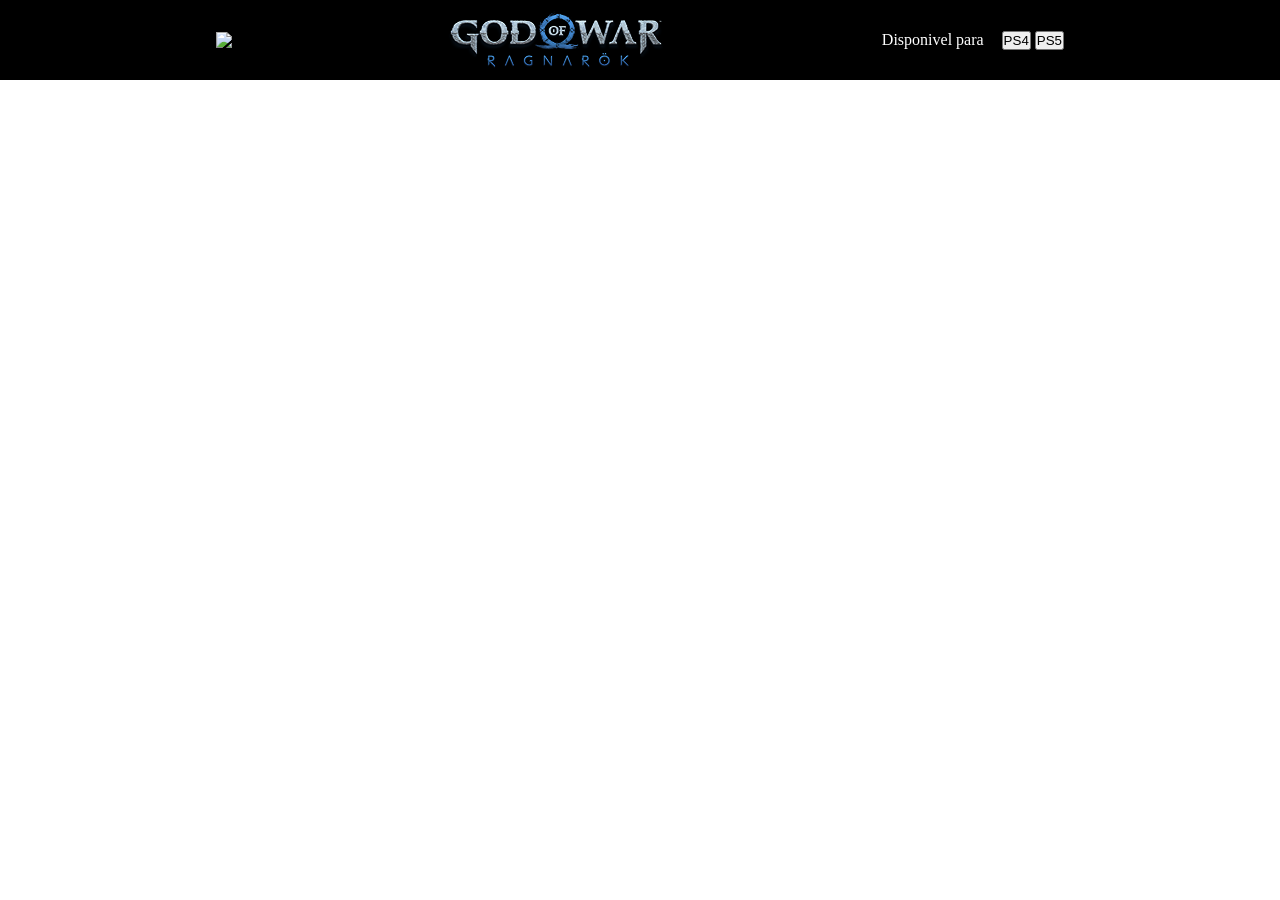
==== site god of war/index.html @ c7d57fd0 "Add files via upload" ====
<!DOCTYPE html>
<html lang="pt-br">

<head>
    <meta charset="UTF-8">
    <meta name="viewport" content="width=device-width, initial-scale=1.0">
    <title>Document</title>
    <link rel="stylesheet" href="style.css">
</head>

<body>
    <header>
        <img class="sony_png" src="./assets/imagens/sony.png alt=" logo">
        <img class="logo_png" src="./assets/imagens/logo.png" alt="">
        <div class="header-right">
            <p class="header-text">Disponivel para</p>
            <div class="btn-group">
                <button class="btn">PS4</button>
                <button class="btn">PS5</button>
            </div>
        </div>
    </header>
</body>

</html>
---- site god of war/style.css ----
* {
    margin: 0;
    padding: 0;
    box-sizing: border-box;
}
header {
    display: flex;
    justify-content: space-evenly;
    align-items: center;
    background-color: black; color: rgb(255, 255, 255);
    height: 80px;
    width: 100%;
}
.header-right {
    display: flex;
    justify-content: space-evenly;
    gap: 18px;
}
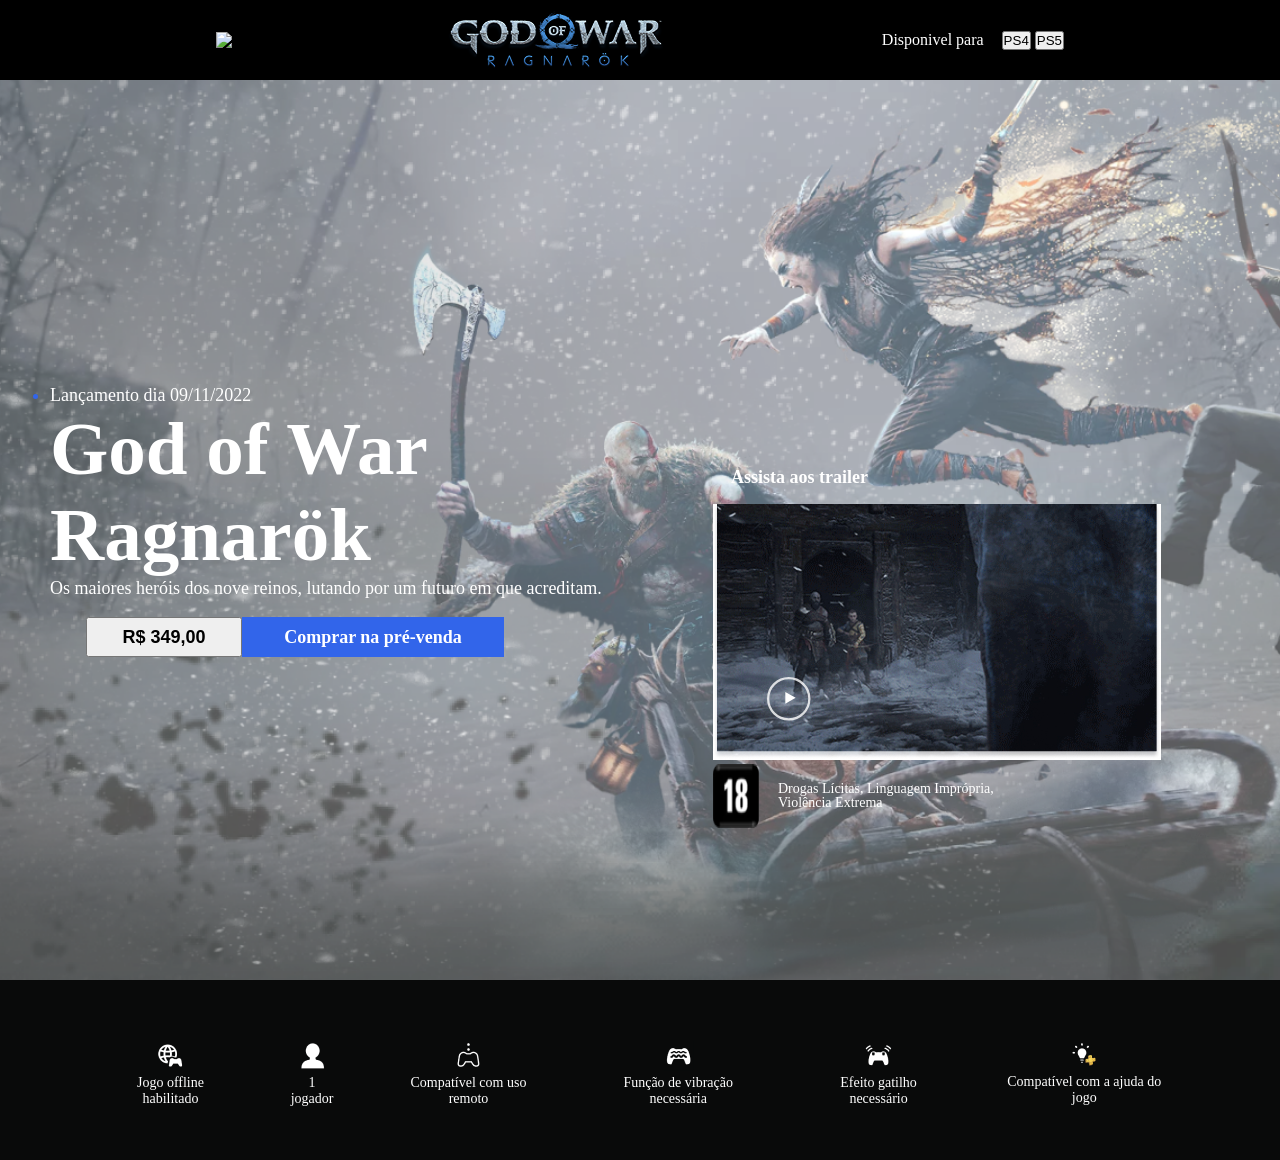
==== commit 3d9a31a8: "Add files via upload" ====
--- a/site god of war/index.html
+++ b/site god of war/index.html
@@ -10,8 +10,8 @@
 
 <body>
     <header>
-        <img class="sony_png" src="./assets/imagens/sony.png alt=" logo">
-        <img class="logo_png" src="./assets/imagens/logo.png" alt="">
+        <img class="sony_png" src="./assets/imagens/sony.png alt=" dony-png">
+        <img class="logo_png" src="./assets/imagens/logo.png" alt="logo-png">
         <div class="header-right">
             <p class="header-text">Disponivel para</p>
             <div class="btn-group">
@@ -20,6 +20,64 @@
             </div>
         </div>
     </header>
+    <section class="fundos">
+        <div class="centro">
+            <div class="titulo-god">
+                <ul>
+                    <li>
+                        Lançamento dia 09/11/2022
+                    </li>
+                </ul>
+                <h1>
+                    God of War <br>Ragnarök
+                </h1>
+                <p>Os maiores heróis dos nove reinos, lutando por um futuro em que acreditam.</p>
+            </div>
+            <div class="btn-gp">
+                <button class="btn-preço">R$ 349,00</button>
+                <button class="btn-comprar">Comprar na pré-venda</button>
+            </div>
+            <div class="ghirf">
+                <p>
+                    Assista aos trailer
+                </p>
+                <img class="trailer" src="./assets/imagens/preview.jpg" alt="preview">
+                <img class="play" src="./assets/imagens/play.svg" alt="butom de play">
+                <div class="class-idade">
+                    <img src="./assets/imagens/idade.png" alt="idade png">
+                    <p>Drogas Lícitas, Linguagem Imprópria,<br> Violência Extrema</p>
+                </div>
+            </div>
+        </div>
+    </section>
+    <footer>
+        <div class="foter-icones">
+            <article class="icones">
+                <img src="./assets/imagens/icon01.png" alt="">
+                <p>Jogo offline habilitado</p>
+            </article>
+            <article class="icones">
+                <img src="./assets/imagens/icone02.png" alt="">
+                <p>1 jogador</p>
+            </article>
+            <article class="icones">
+                <img src="./assets/imagens/icone03.png" alt="">
+                <p>Compatível com uso remoto</p>
+            </article>
+            <article class="icones">
+                <img src="./assets/imagens/icone04.png" alt="">
+                <p>Função de vibração necessária</p>
+            </article>
+            <article class="icones">
+                <img src="./assets/imagens/icone05.png" alt="">
+                <p>Efeito gatilho necessário</p>
+            </article>
+            <article class="icones">
+                <img src="./assets/imagens/icone06.png" alt="">
+                <p>Compatível com a ajuda do jogo</p>
+            </article>
+        </div>
+    </footer>
 </body>
 
 </html>
--- a/site god of war/style.css
+++ b/site god of war/style.css
@@ -2,6 +2,7 @@
     margin: 0;
     padding: 0;
     box-sizing: border-box;
+    gap: 0;
 }
 header {
     display: flex;
@@ -15,4 +16,139 @@
     display: flex;
     justify-content: space-evenly;
     gap: 18px;
-}+}
+li::marker {
+    color: #3265EA;
+}
+section ul li {
+    font-size: 18px;
+    
+}
+section p {
+    font-size: 18px;
+}
+.fundos {
+    background-image: url(./assets/imagens/bg.png);
+    background-size: cover;
+    background-position:center ;
+    margin: 0;
+    height: 100vh;
+    width: 100%;
+    align-items: center;
+    justify-content: left;
+    display: flex;
+    
+    
+}
+.titulo-god {
+    font-size: 50px;
+    color: #ffffff;
+}
+footer {
+    background-color:#090A0A; color: #ffffff;;
+    width: 100%;
+    height:180px;   
+}
+.foter-icones {
+    display: flex;
+    justify-content: space-around;
+    gap: 60px;
+    padding-top: 60px;
+    padding-left: 113px;
+    padding-right: 113px;
+}
+.centro {
+    display: flex;
+    align-items: flex-start;
+    flex-direction: column;  
+    justify-content: center; 
+    padding-left: 50px;
+}
+.icones {
+    font-size: 14px;
+    align-items: center;
+    text-align: center;
+    gap: 14px;
+}
+.btn-gp{
+    display: flex;
+    justify-content: left;
+    padding-top: 18px; 
+    padding-right: 36px; 
+    padding-bottom: 18px; 
+    padding-left: 36px;
+    height:76px;
+}
+.btn-preço {
+    width: 156px;
+    font-weight: 700; 
+    font-style: Bold; 
+    font-size: 18px;  
+    line-height: 100%; 
+    letter-spacing: 0%;
+}
+.btn-comprar {
+    background-color: #3265EA; color: #ffffff;;
+    border: #3265EA;
+    gap: 10px;
+    width: 262px;
+    font-family: Archivo;
+    font-weight: 700;
+    font-style: Bold;
+    font-size: 18px;
+    line-height: 100%;
+    letter-spacing: 0%;
+
+}
+.ghirf {
+    position: absolute ;
+    right: 20px;
+    top: 50%;
+    padding-top: -50%;
+    padding-left: 936px;
+    padding-right: 99px;
+    
+}
+.ghirf p {
+    width: 262px;
+    font-family: Archivo;
+    font-weight: 700;
+    font-style: Bold;
+    font-size: 18px;
+    line-height: 100%;
+    letter-spacing: 0%;
+    color: #ffffff;
+    padding: 18px;
+}
+.play {
+    position: absolute ;
+    right: 350px;
+    top: 60%;
+    padding-left: 936px;
+    padding-right: 99px;
+    
+}
+.class-idade {
+    font-family: Archivo;
+    font-weight: 400;
+    font-style: Regular;
+    font-size: 14px;
+    line-height: 100%;
+    letter-spacing: 0%;
+    display: flex;
+    
+}
+.class-idade p {
+    width: 240;
+    height: 30;
+    
+    opacity: 1;
+
+
+    font-family: Archivo;
+    font-weight: 400;
+    font-style: Regular;
+    font-size: 14px;
+
+
+}
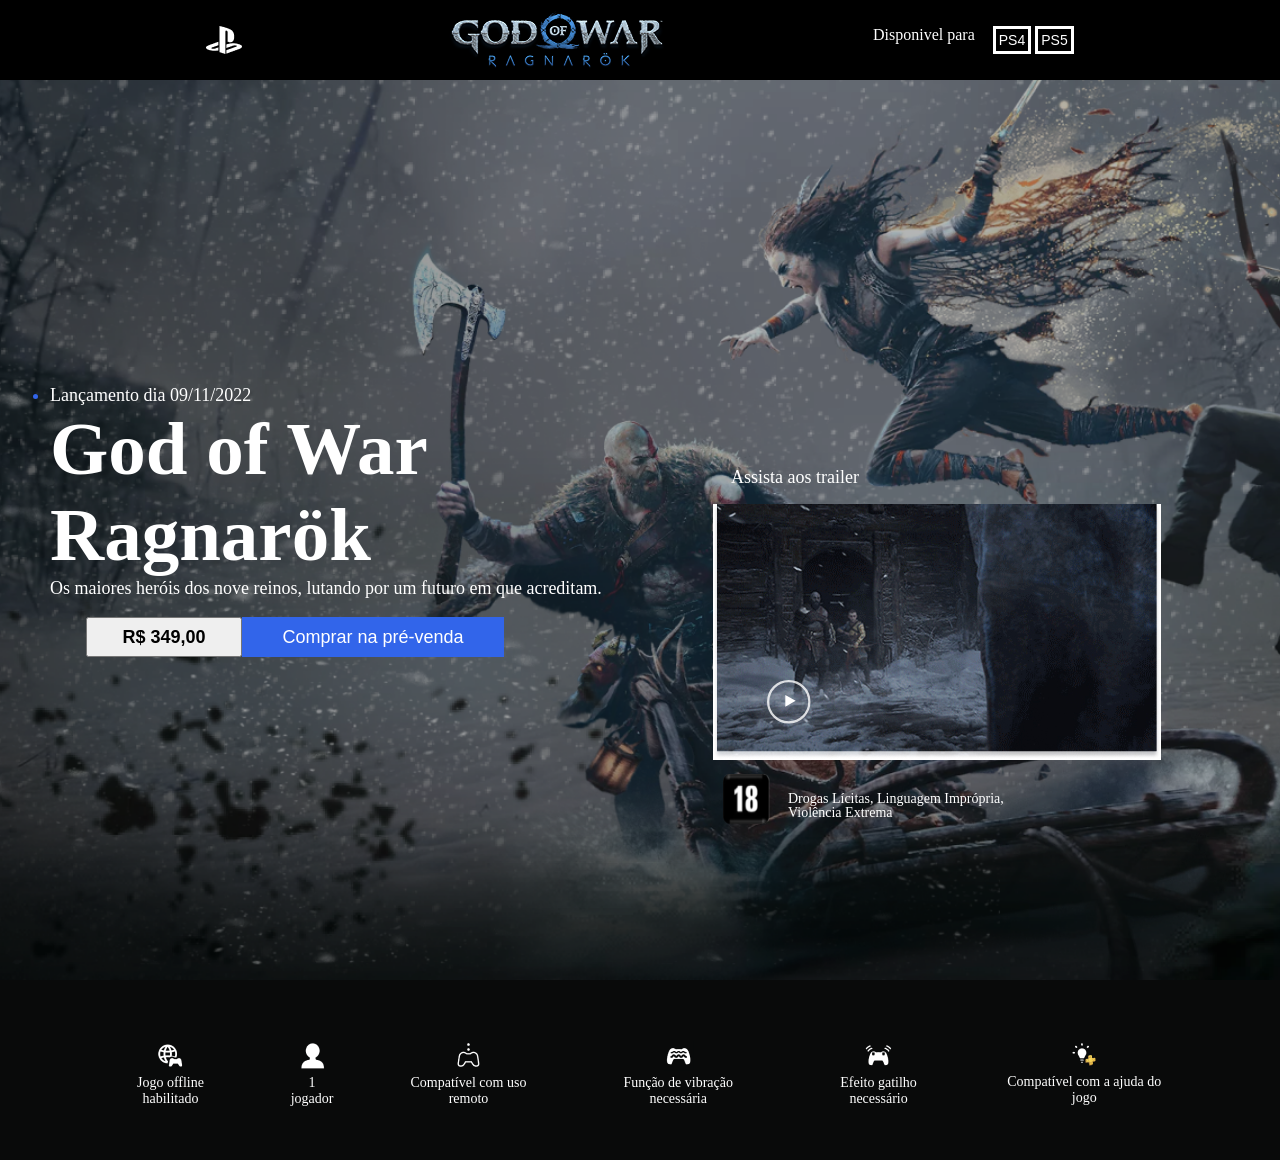
==== commit 1f37d35c: "Add files via upload" ====
--- a/site god of war/index.html
+++ b/site god of war/index.html
@@ -10,7 +10,7 @@
 
 <body>
     <header>
-        <img class="sony_png" src="./assets/imagens/sony.png alt=" dony-png">
+        <img class="sony_png" src="./assets/imagens/sony.png" alt="dony-png">
         <img class="logo_png" src="./assets/imagens/logo.png" alt="logo-png">
         <div class="header-right">
             <p class="header-text">Disponivel para</p>
--- a/site god of war/style.css
+++ b/site god of war/style.css
@@ -1,14 +1,18 @@
 * {
-    margin: 0;
-    padding: 0;
+    margin: 0px;
+    padding: 0px;
     box-sizing: border-box;
-    gap: 0;
+    gap: 0px;
+}
+body {
+    background-color: #090A0A;
 }
 header {
     display: flex;
     justify-content: space-evenly;
     align-items: center;
-    background-color: black; color: rgb(255, 255, 255);
+    background-color: black; 
+    color: rgb(255, 255, 255);
     height: 80px;
     width: 100%;
 }
@@ -22,7 +26,6 @@
 }
 section ul li {
     font-size: 18px;
-    
 }
 section p {
     font-size: 18px;
@@ -36,16 +39,15 @@
     width: 100%;
     align-items: center;
     justify-content: left;
-    display: flex;
-    
-    
+    display: flex;  
 }
 .titulo-god {
     font-size: 50px;
     color: #ffffff;
 }
 footer {
-    background-color:#090A0A; color: #ffffff;;
+    background-color:#090A0A; 
+    color: #ffffff;
     width: 100%;
     height:180px;   
 }
@@ -70,6 +72,13 @@
     text-align: center;
     gap: 14px;
 }
+.btn {
+    color: #ffffff;
+    background-color: black;
+    font-size: 14px;
+    border: solid 3px;
+    padding: 3px;
+}
 .btn-gp{
     display: flex;
     justify-content: left;
@@ -88,17 +97,16 @@
     letter-spacing: 0%;
 }
 .btn-comprar {
-    background-color: #3265EA; color: #ffffff;;
+    background-color: #3265EA; 
+    color: #ffffff;
     border: #3265EA;
     gap: 10px;
     width: 262px;
-    font-family: Archivo;
-    font-weight: 700;
+    font-weight: 700px;
     font-style: Bold;
     font-size: 18px;
     line-height: 100%;
     letter-spacing: 0%;
-
 }
 .ghirf {
     position: absolute ;
@@ -107,12 +115,10 @@
     padding-top: -50%;
     padding-left: 936px;
     padding-right: 99px;
-    
 }
 .ghirf p {
     width: 262px;
-    font-family: Archivo;
-    font-weight: 700;
+    font-weight: 700px;
     font-style: Bold;
     font-size: 18px;
     line-height: 100%;
@@ -126,29 +132,19 @@
     top: 60%;
     padding-left: 936px;
     padding-right: 99px;
-    
 }
 .class-idade {
-    font-family: Archivo;
-    font-weight: 400;
-    font-style: Regular;
+    font-weight: 400px;
     font-size: 14px;
-    line-height: 100%;
-    letter-spacing: 0%;
     display: flex;
-    
+    margin: 10px;
+    max-height: 50px;
 }
-.class-idade p {
-    width: 240;
-    height: 30;
-    
-    opacity: 1;
+.class-idade p { 
+    font-weight: 400px;
+    font-size: 14px;
+}
+button {
+    cursor: pointer;
+}
 
-
-    font-family: Archivo;
-    font-weight: 400;
-    font-style: Regular;
-    font-size: 14px;
-
-
-}
